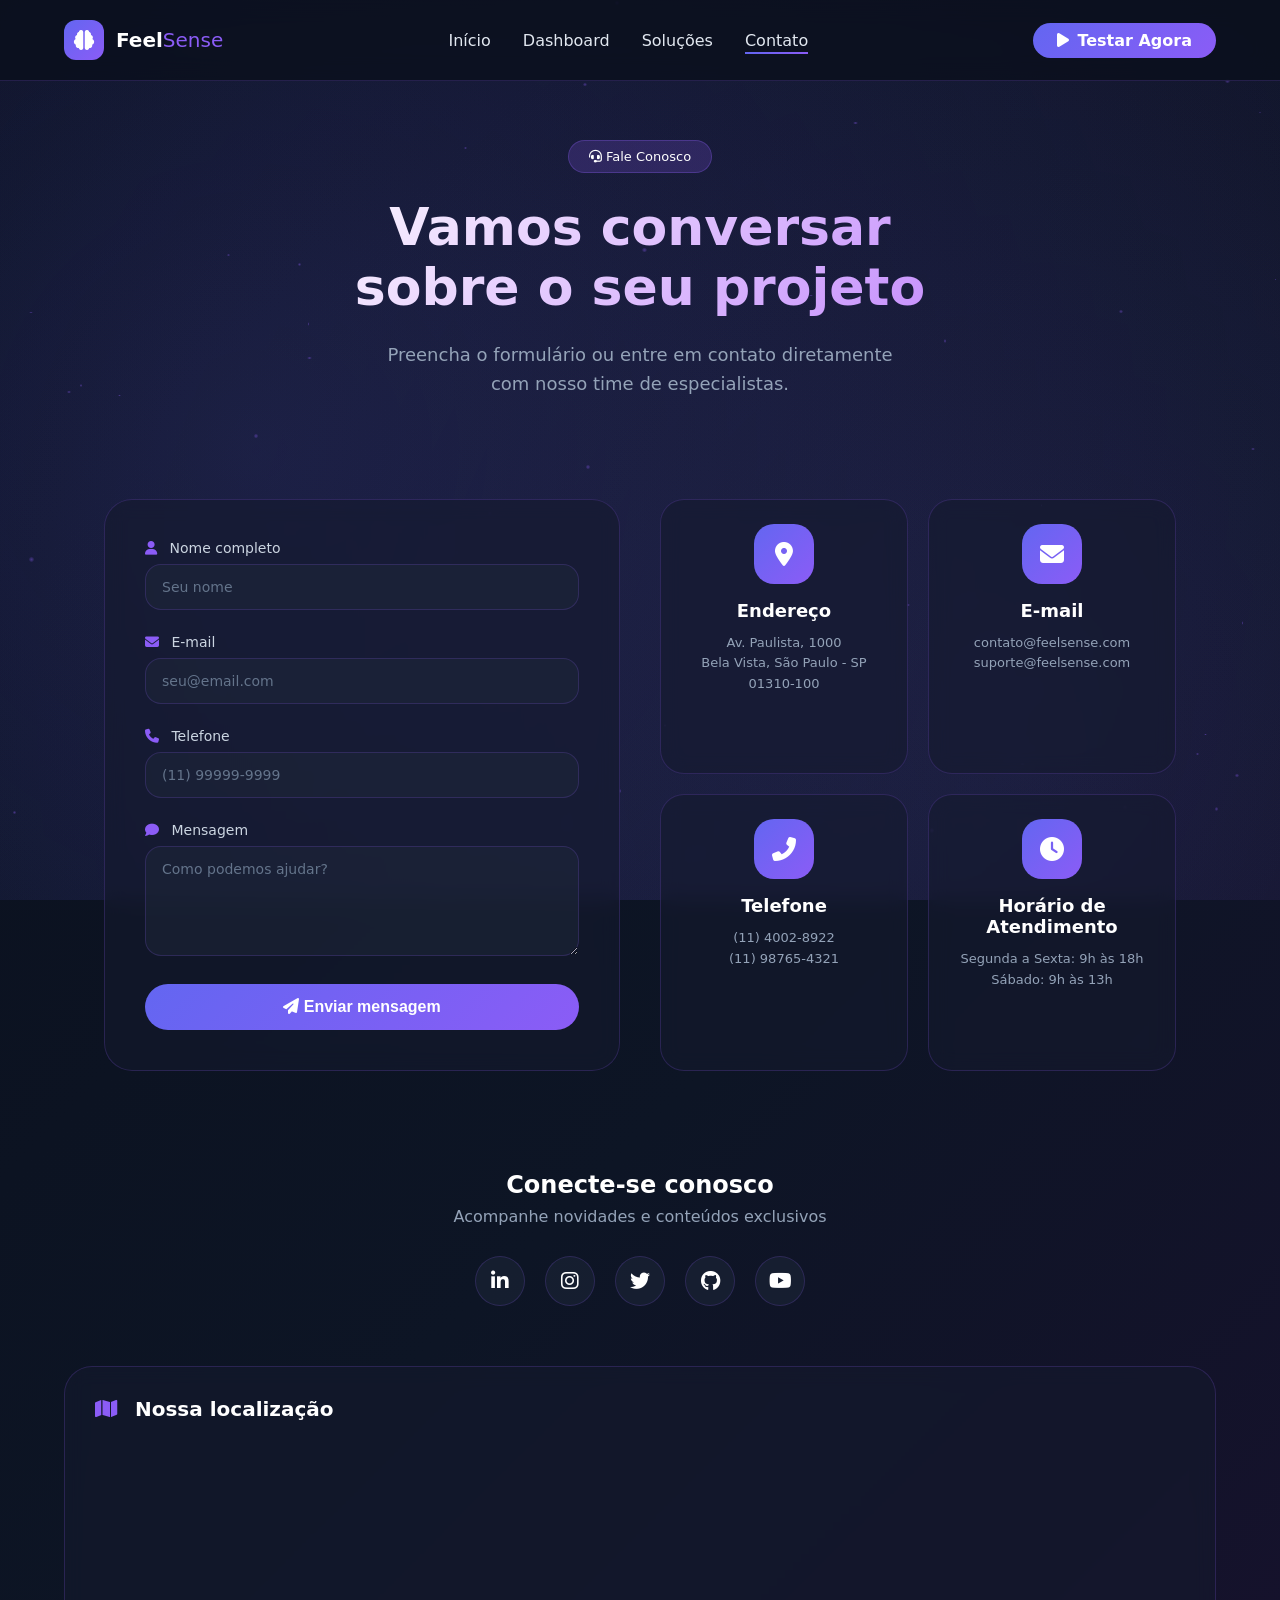
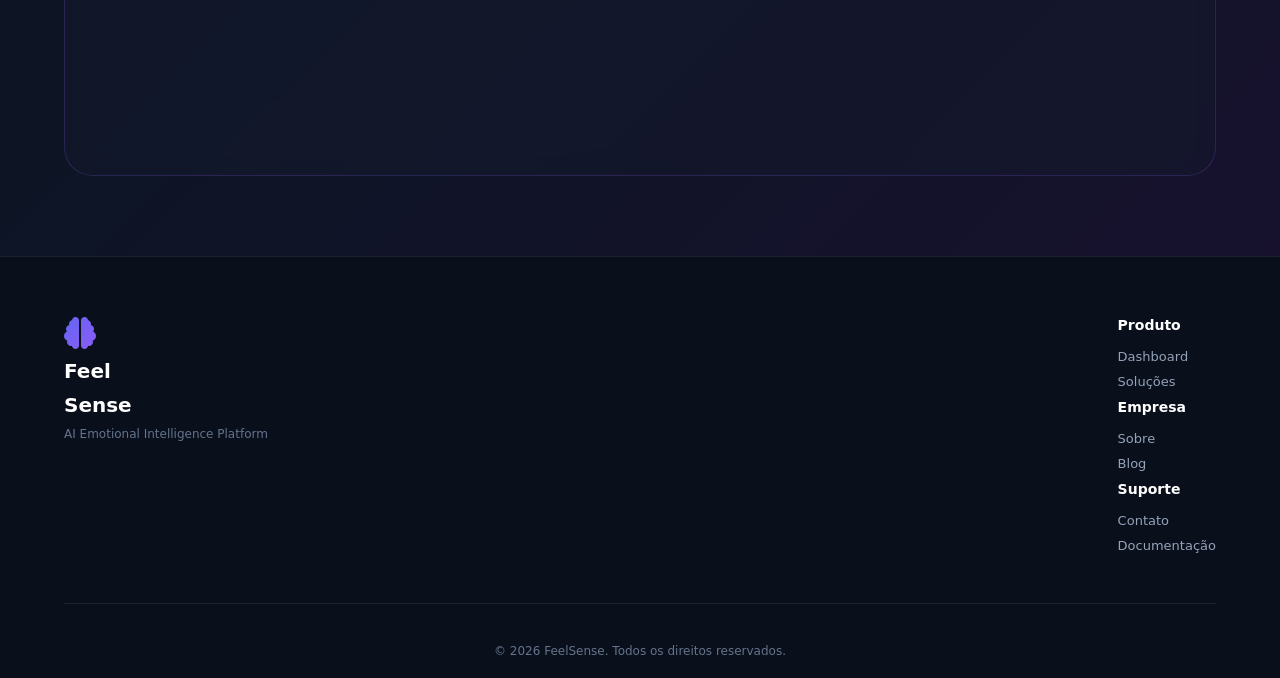
==== contato.html @ 25615754 "restilização estética" ====
<!DOCTYPE html>
<html lang="pt-br">
<head>
    <meta charset="UTF-8">
    <meta name="viewport" content="width=device-width, initial-scale=1.0">
    <title>FeelSense | Contato</title>
    <link rel="stylesheet" href="https://cdnjs.cloudflare.com/ajax/libs/font-awesome/6.4.0/css/all.min.css">
    <link rel="stylesheet" href="/css/contato.css">
</head>
<body>
    <div class="particles-container" id="particles"></div>
    <div class="animated-bg"></div>

    <nav class="navbar">
        <div class="nav-container">
            <div class="logo">
                <div class="logo-icon">
                    <i class="fas fa-brain"></i>
                </div>
                <div class="logo-text">
                    <span class="logo-main">Feel<span>Sense</span></span>
                </div>
            </div>
            <div class="nav-links">
                <a href="home.html" class="nav-link">Início</a>
                <a href="dashboard.html" class="nav-link">Dashboard</a>
                <a href="solucoes.html" class="nav-link">Soluções</a>
                <a href="contato.html" class="nav-link active">Contato</a>
            </div>
            <a href="dashboard.html" class="btn-demo">
                <i class="fas fa-play"></i> Testar Agora
            </a>
        </div>
    </nav>

    <section class="hero-contato">
        <div class="hero-badge">
            <i class="fas fa-headset"></i> Fale Conosco
        </div>
        <h1 class="hero-title">Vamos conversar<br>sobre o seu projeto</h1>
        <p class="hero-subtitle">Preencha o formulário ou entre em contato diretamente<br>com nosso time de especialistas.</p>
    </section>

    <div class="contato-grid">
        <div class="form-container">
            <form id="contactForm" class="contact-form">
                <div class="form-group">
                    <label><i class="fas fa-user"></i> Nome completo</label>
                    <input type="text" id="nome" placeholder="Seu nome" required>
                </div>
                
                <div class="form-group">
                    <label><i class="fas fa-envelope"></i> E-mail</label>
                    <input type="email" id="email" placeholder="seu@email.com" required>
                </div>
                
                <div class="form-group">
                    <label><i class="fas fa-phone"></i> Telefone</label>
                    <input type="tel" id="telefone" placeholder="(11) 99999-9999">
                </div>
                
                <div class="form-group">
                    <label><i class="fas fa-comment"></i> Mensagem</label>
                    <textarea id="mensagem" rows="5" placeholder="Como podemos ajudar?" required></textarea>
                </div>
                
                <button type="submit" class="btn-submit" id="submitBtn">
                    <i class="fas fa-paper-plane"></i> Enviar mensagem
                    <span class="btn-glow"></span>
                </button>
            </form>
            <div id="formMessage" class="form-message"></div>
        </div>

        <div class="info-container">
            <div class="info-card">
                <div class="info-icon"><i class="fas fa-map-marker-alt"></i></div>
                <h3>Endereço</h3>
                <p>Av. Paulista, 1000<br>Bela Vista, São Paulo - SP<br>01310-100</p>
            </div>
            
            <div class="info-card">
                <div class="info-icon"><i class="fas fa-envelope"></i></div>
                <h3>E-mail</h3>
                <p>contato@feelsense.com<br>suporte@feelsense.com</p>
            </div>
            
            <div class="info-card">
                <div class="info-icon"><i class="fas fa-phone-alt"></i></div>
                <h3>Telefone</h3>
                <p>(11) 4002-8922<br>(11) 98765-4321</p>
            </div>
            
            <div class="info-card">
                <div class="info-icon"><i class="fas fa-clock"></i></div>
                <h3>Horário de Atendimento</h3>
                <p>Segunda a Sexta: 9h às 18h<br>Sábado: 9h às 13h</p>
            </div>
        </div>
    </div>

    <section class="social-section">
        <div class="social-header">
            <h3>Conecte-se conosco</h3>
            <p>Acompanhe novidades e conteúdos exclusivos</p>
        </div>
        <div class="social-icons">
            <a href="#" class="social-icon linkedin"><i class="fab fa-linkedin-in"></i></a>
            <a href="#" class="social-icon instagram"><i class="fab fa-instagram"></i></a>
            <a href="#" class="social-icon twitter"><i class="fab fa-twitter"></i></a>
            <a href="#" class="social-icon github"><i class="fab fa-github"></i></a>
            <a href="#" class="social-icon youtube"><i class="fab fa-youtube"></i></a>
        </div>
    </section>

    <section class="map-section">
        <div class="map-card">
            <h3><i class="fas fa-map"></i> Nossa localização</h3>
            <div class="map-placeholder">
                <iframe src="https://www.google.com/maps/embed?pb=!1m18!1m12!1m3!1d3657.197397510776!2d-46.658861!3d-23.564616!2m3!1f0!2f0!3f0!3m2!1i1024!2i768!4f13.1!3m3!1m2!1s0x94ce59c8da0aa315%3A0xd59f9431f2c9776a!2sAv.%20Paulista%2C%201000%20-%20Bela%20Vista%2C%20S%C3%A3o%20Paulo%20-%20SP%2C%2001310-100!5e0!3m2!1spt-BR!2sbr!4v1700000000000!5m2!1spt-BR!2sbr" 
                        width="100%" height="300" style="border:0; border-radius: 16px;" allowfullscreen="" loading="lazy"></iframe>
            </div>
        </div>
    </section>
    <footer class="footer">
        <div class="footer-content">
            <div class="footer-logo">
                <i class="fas fa-brain"></i>
                <span>Feel<span>Sense</span></span>
                <p>AI Emotional Intelligence Platform</p>
            </div>
            <div class="footer-links">
                <div class="link-group">
                    <h4>Produto</h4>
                    <a href="dashboard.html">Dashboard</a>
                    <a href="solucoes.html">Soluções</a>
                </div>
                <div class="link-group">
                    <h4>Empresa</h4>
                    <a href="#">Sobre</a>
                    <a href="#">Blog</a>
                </div>
                <div class="link-group">
                    <h4>Suporte</h4>
                    <a href="contato.html">Contato</a>
                    <a href="#">Documentação</a>
                </div>
            </div>
        </div>
        <div class="footer-bottom">
            <p>&copy; 2026 FeelSense. Todos os direitos reservados.</p>
        </div>
    </footer>

    <script src="js/contato.js"></script>
</body>
</html>
---- css/contato.css ----
/* contato.css - Estilo da página de contato */
* {
    margin: 0;
    padding: 0;
    box-sizing: border-box;
}

body {
    font-family: 'Inter', 'Segoe UI', system-ui, sans-serif;
    background: linear-gradient(135deg, #0a0f1c 0%, #0d1525 50%, #1a1030 100%);
    color: #ffffff;
    overflow-x: hidden;
    min-height: 100vh;
}

@import url('https://fonts.googleapis.com/css2?family=Inter:opsz,wght@14..32,300;400;500;600;700;800&display=swap');

/* Animated Background */
.animated-bg {
    position: fixed;
    top: 0;
    left: 0;
    width: 100%;
    height: 100%;
    background: radial-gradient(circle at 20% 50%, rgba(99,102,241,0.15), transparent),
                radial-gradient(circle at 80% 80%, rgba(139,92,246,0.1), transparent);
    z-index: -2;
    animation: bgPulse 8s ease-in-out infinite;
}

@keyframes bgPulse {
    0%, 100% { opacity: 0.5; }
    50% { opacity: 0.8; }
}

/* Particles */
.particles-container {
    position: fixed;
    top: 0;
    left: 0;
    width: 100%;
    height: 100%;
    z-index: -1;
    pointer-events: none;
}

.particle {
    position: absolute;
    background: radial-gradient(circle, rgba(139,92,246,0.4), transparent);
    border-radius: 50%;
    animation: floatParticle linear infinite;
}

@keyframes floatParticle {
    0% { transform: translateY(0) translateX(0); opacity: 0; }
    10% { opacity: 0.5; }
    90% { opacity: 0.3; }
    100% { transform: translateY(-100vh) translateX(50px); opacity: 0; }
}

/* Navbar */
.navbar {
    position: fixed;
    top: 0;
    width: 100%;
    padding: 20px 5%;
    z-index: 1000;
    background: rgba(10, 15, 28, 0.8);
    backdrop-filter: blur(12px);
    border-bottom: 1px solid rgba(139, 92, 246, 0.2);
}

.nav-container {
    max-width: 1400px;
    margin: 0 auto;
    display: flex;
    justify-content: space-between;
    align-items: center;
    flex-wrap: wrap;
    gap: 20px;
}

.logo {
    display: flex;
    align-items: center;
    gap: 12px;
}

.logo-icon {
    width: 40px;
    height: 40px;
    background: linear-gradient(135deg, #6366f1, #8b5cf6);
    border-radius: 12px;
    display: flex;
    align-items: center;
    justify-content: center;
    font-size: 20px;
    animation: iconFloat 3s ease-in-out infinite;
}

@keyframes iconFloat {
    0%, 100% { transform: translateY(0); }
    50% { transform: translateY(-3px); }
}

.logo-text .logo-main {
    font-size: 20px;
    font-weight: 800;
}

.logo-text .logo-main span {
    font-weight: 400;
    color: #8b5cf6;
}

.nav-links {
    display: flex;
    gap: 32px;
    flex-wrap: wrap;
}

.nav-link {
    color: #e2e8f0;
    text-decoration: none;
    font-weight: 500;
    transition: all 0.3s;
    position: relative;
}

.nav-link::after {
    content: '';
    position: absolute;
    bottom: -4px;
    left: 0;
    width: 0;
    height: 2px;
    background: linear-gradient(90deg, #6366f1, #8b5cf6);
    transition: width 0.3s;
}

.nav-link:hover::after,
.nav-link.active::after {
    width: 100%;
}

.nav-link:hover {
    color: white;
}

.btn-demo {
    background: linear-gradient(135deg, #6366f1, #8b5cf6);
    border: none;
    padding: 8px 24px;
    border-radius: 40px;
    color: white;
    font-weight: 600;
    cursor: pointer;
    transition: all 0.3s;
    text-decoration: none;
    display: inline-flex;
    align-items: center;
    gap: 8px;
}

.btn-demo:hover {
    transform: translateY(-2px);
    box-shadow: 0 8px 25px rgba(99, 102, 241, 0.4);
}

/* Hero */
.hero-contato {
    padding: 140px 5% 60px;
    text-align: center;
    max-width: 900px;
    margin: 0 auto;
}

.hero-badge {
    display: inline-block;
    background: rgba(139, 92, 246, 0.2);
    padding: 8px 20px;
    border-radius: 40px;
    font-size: 13px;
    margin-bottom: 24px;
    border: 1px solid rgba(139, 92, 246, 0.3);
}

.hero-title {
    font-size: 52px;
    font-weight: 800;
    margin-bottom: 24px;
    background: linear-gradient(135deg, #fff, #c084fc);
    -webkit-background-clip: text;
    background-clip: text;
    color: transparent;
}

.hero-subtitle {
    font-size: 18px;
    color: #94a3b8;
    line-height: 1.6;
}

/* Contato Grid */
.contato-grid {
    max-width: 1200px;
    margin: 0 auto;
    padding: 40px 5%;
    display: grid;
    grid-template-columns: 1fr 1fr;
    gap: 40px;
}

/* Formulário */
.form-container {
    background: rgba(20, 25, 45, 0.6);
    backdrop-filter: blur(10px);
    border-radius: 28px;
    padding: 40px;
    border: 1px solid rgba(139, 92, 246, 0.2);
    animation: fadeInLeft 0.6s ease;
}

@keyframes fadeInLeft {
    from { opacity: 0; transform: translateX(-30px); }
    to { opacity: 1; transform: translateX(0); }
}

.contact-form .form-group {
    margin-bottom: 24px;
}

.contact-form label {
    display: block;
    margin-bottom: 8px;
    font-size: 14px;
    font-weight: 500;
    color: #cbd5e1;
}

.contact-form label i {
    margin-right: 8px;
    color: #8b5cf6;
}

.contact-form input,
.contact-form textarea {
    width: 100%;
    padding: 14px 16px;
    background: rgba(30, 41, 59, 0.5);
    border: 1px solid rgba(139, 92, 246, 0.2);
    border-radius: 16px;
    color: white;
    font-size: 14px;
    font-family: inherit;
    transition: all 0.3s;
}

.contact-form input:focus,
.contact-form textarea:focus {
    outline: none;
    border-color: #8b5cf6;
    box-shadow: 0 0 10px rgba(139, 92, 246, 0.3);
}

.contact-form input::placeholder,
.contact-form textarea::placeholder {
    color: #64748b;
}

.btn-submit {
    width: 100%;
    background: linear-gradient(135deg, #6366f1, #8b5cf6);
    border: none;
    padding: 14px;
    border-radius: 60px;
    color: white;
    font-weight: 700;
    font-size: 16px;
    cursor: pointer;
    transition: all 0.3s;
    position: relative;
    overflow: hidden;
}

.btn-submit:hover {
    transform: translateY(-2px);
    box-shadow: 0 10px 25px rgba(99, 102, 241, 0.4);
}

.form-message {
    margin-top: 20px;
    padding: 12px;
    border-radius: 12px;
    text-align: center;
    display: none;
}

.form-message.success {
    display: block;
    background: rgba(34, 197, 94, 0.2);
    border: 1px solid #22c55e;
    color: #22c55e;
}

.form-message.error {
    display: block;
    background: rgba(239, 68, 68, 0.2);
    border: 1px solid #ef4444;
    color: #ef4444;
}

/* Info Cards */
.info-container {
    display: grid;
    grid-template-columns: repeat(2, 1fr);
    gap: 20px;
    animation: fadeInRight 0.6s ease;
}

@keyframes fadeInRight {
    from { opacity: 0; transform: translateX(30px); }
    to { opacity: 1; transform: translateX(0); }
}

.info-card {
    background: rgba(20, 25, 45, 0.6);
    backdrop-filter: blur(10px);
    border-radius: 24px;
    padding: 24px;
    text-align: center;
    border: 1px solid rgba(139, 92, 246, 0.2);
    transition: all 0.3s;
}

.info-card:hover {
    transform: translateY(-5px);
    border-color: rgba(139, 92, 246, 0.5);
}

.info-icon {
    width: 60px;
    height: 60px;
    background: linear-gradient(135deg, #6366f1, #8b5cf6);
    border-radius: 20px;
    display: flex;
    align-items: center;
    justify-content: center;
    font-size: 24px;
    margin: 0 auto 16px;
}

.info-card h3 {
    font-size: 18px;
    margin-bottom: 12px;
}

.info-card p {
    color: #94a3b8;
    font-size: 13px;
    line-height: 1.6;
}

/* Social Section */
.social-section {
    text-align: center;
    padding: 60px 5%;
}

.social-header h3 {
    font-size: 24px;
    margin-bottom: 8px;
}

.social-header p {
    color: #94a3b8;
    margin-bottom: 30px;
}

.social-icons {
    display: flex;
    justify-content: center;
    gap: 20px;
    flex-wrap: wrap;
}

.social-icon {
    width: 50px;
    height: 50px;
    background: rgba(30, 41, 59, 0.5);
    border-radius: 50%;
    display: flex;
    align-items: center;
    justify-content: center;
    font-size: 20px;
    color: white;
    text-decoration: none;
    transition: all 0.3s;
    border: 1px solid rgba(139, 92, 246, 0.2);
}

.social-icon:hover {
    transform: translateY(-3px) scale(1.1);
}

.social-icon.linkedin:hover { background: #0077b5; border-color: #0077b5; }
.social-icon.instagram:hover { background: #e4405f; border-color: #e4405f; }
.social-icon.twitter:hover { background: #1da1f2; border-color: #1da1f2; }
.social-icon.github:hover { background: #333; border-color: #333; }
.social-icon.youtube:hover { background: #ff0000; border-color: #ff0000; }

/* Map Section */
.map-section {
    padding: 0 5% 80px;
}

.map-card {
    max-width: 1200px;
    margin: 0 auto;
    background: rgba(20, 25, 45, 0.6);
    backdrop-filter: blur(10px);
    border-radius: 28px;
    padding: 30px;
    border: 1px solid rgba(139, 92, 246, 0.2);
}

.map-card h3 {
    font-size: 20px;
    margin-bottom: 20px;
}

.map-card h3 i {
    color: #8b5cf6;
    margin-right: 10px;
}

/* Footer */
.footer {
    background: #0a0f1c;
    padding: 60px 5% 20px;
    border-top: 1px solid rgba(255,255,255,0.08);
}

.footer-content {
    display: flex;
    justify-content: space-between;
    flex-wrap: wrap;
    gap: 40px;
    max-width: 1200px;
    margin: 0 auto;
}

.footer-logo i {
    font-size: 32px;
    background: linear-gradient(135deg, #6366f1, #8b5cf6);
    -webkit-background-clip: text;
    background-clip: text;
    color: transparent;
}

.footer-logo span {
    font-size: 20px;
    font-weight: 800;
    display: block;
    margin: 10px 0;
}

.footer-logo p {
    color: #64748b;
    font-size: 12px;
}

.link-group h4 {
    margin-bottom: 16px;
    font-size: 14px;
}

.link-group a {
    display: block;
    color: #94a3b8;
    text-decoration: none;
    font-size: 13px;
    margin-bottom: 10px;
    transition: color 0.3s;
}

.link-group a:hover {
    color: #8b5cf6;
}

.footer-bottom {
    text-align: center;
    padding-top: 40px;
    margin-top: 40px;
    border-top: 1px solid rgba(255,255,255,0.08);
    color: #64748b;
    font-size: 12px;
}

@media (max-width: 900px) {
    .contato-grid {
        grid-template-columns: 1fr;
    }
    .hero-title {
        font-size: 36px;
    }
    .nav-links {
        display: none;
    }
    .info-container {
        grid-template-columns: 1fr;
    }
}
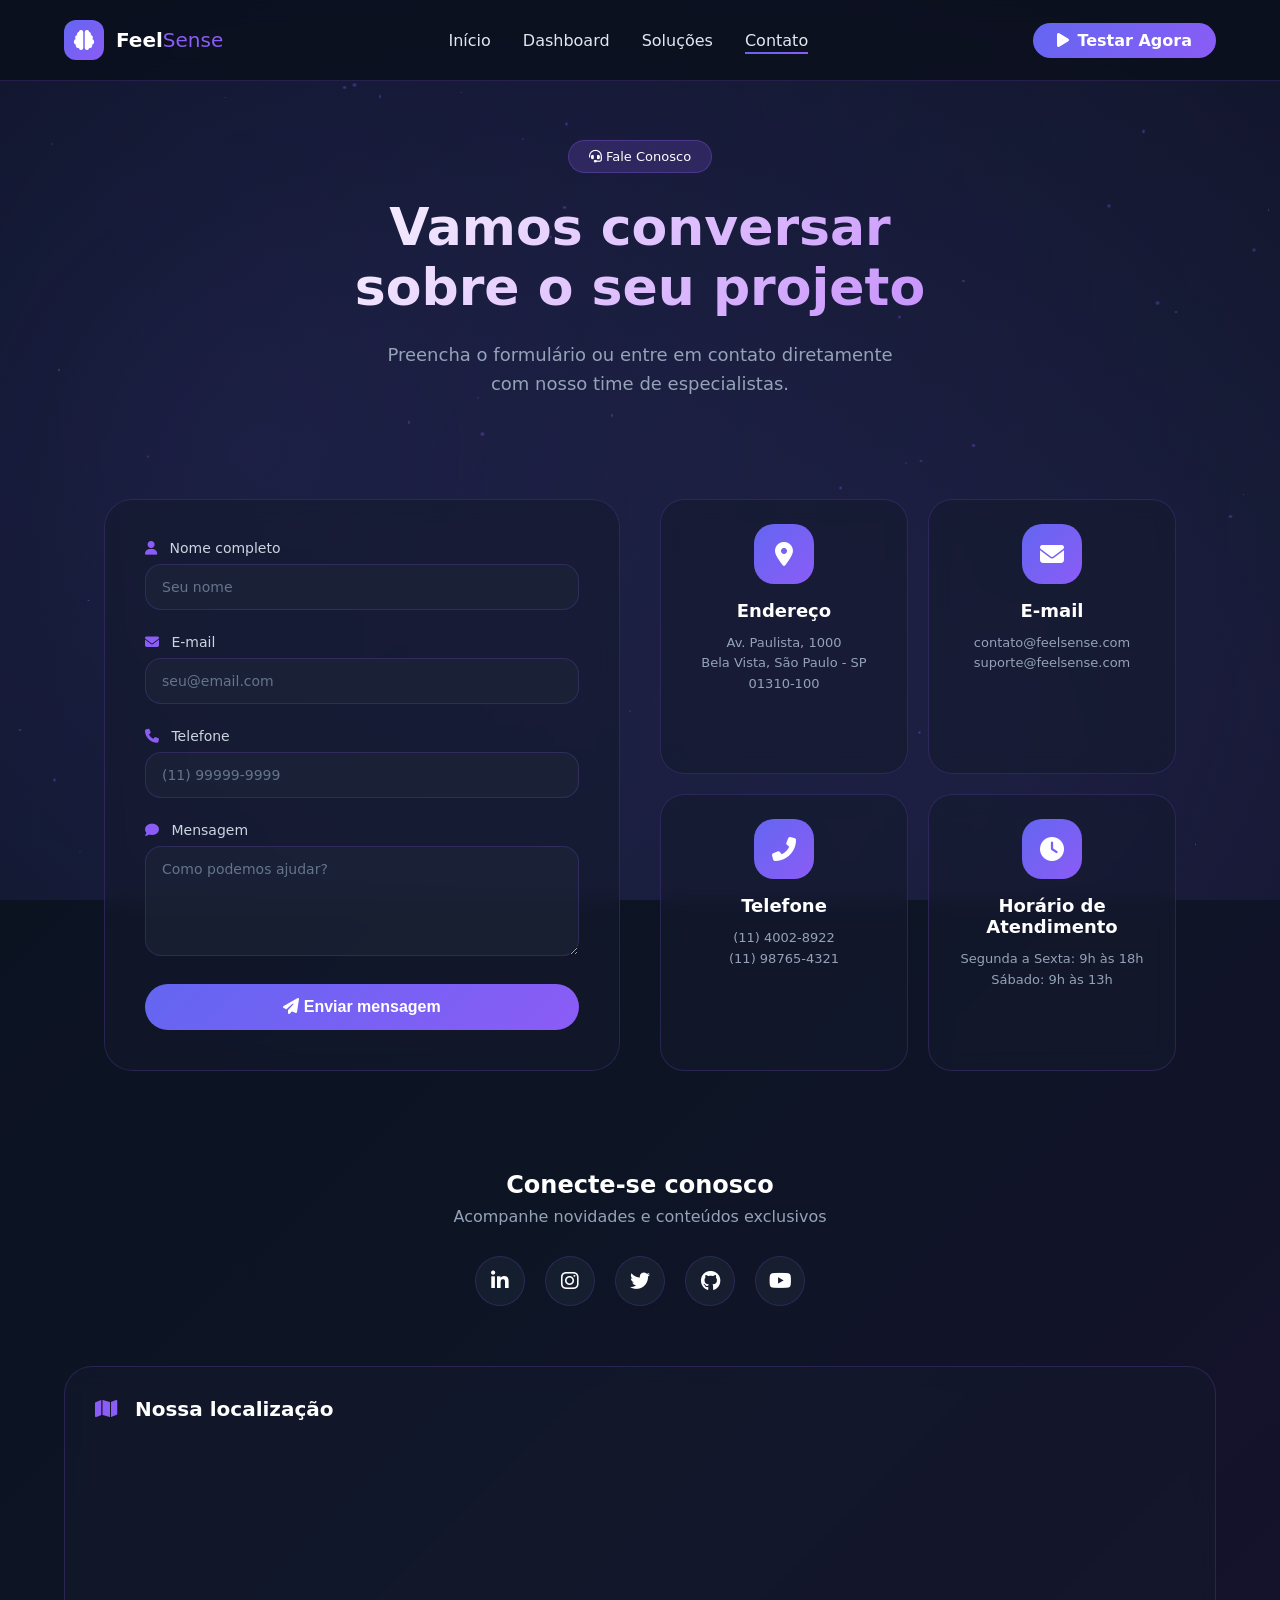
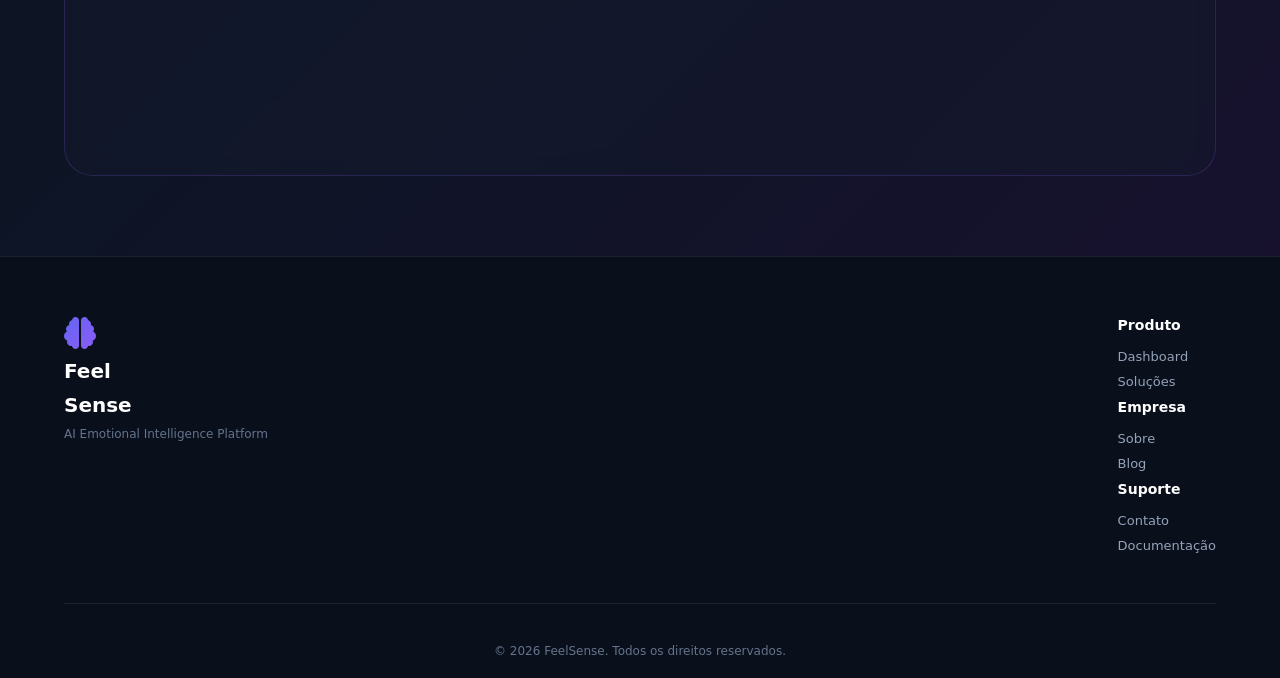
==== commit 7947dfba: "rename home to index" ====
--- a/contato.html
+++ b/contato.html
@@ -22,7 +22,7 @@
                 </div>
             </div>
             <div class="nav-links">
-                <a href="home.html" class="nav-link">Início</a>
+                <a href="index.html" class="nav-link">Início</a>
                 <a href="dashboard.html" class="nav-link">Dashboard</a>
                 <a href="solucoes.html" class="nav-link">Soluções</a>
                 <a href="contato.html" class="nav-link active">Contato</a>
@@ -117,9 +117,18 @@
         <div class="map-card">
             <h3><i class="fas fa-map"></i> Nossa localização</h3>
             <div class="map-placeholder">
-                <iframe src="https://www.google.com/maps/embed?pb=!1m18!1m12!1m3!1d3657.197397510776!2d-46.658861!3d-23.564616!2m3!1f0!2f0!3f0!3m2!1i1024!2i768!4f13.1!3m3!1m2!1s0x94ce59c8da0aa315%3A0xd59f9431f2c9776a!2sAv.%20Paulista%2C%201000%20-%20Bela%20Vista%2C%20S%C3%A3o%20Paulo%20-%20SP%2C%2001310-100!5e0!3m2!1spt-BR!2sbr!4v1700000000000!5m2!1spt-BR!2sbr" 
-                        width="100%" height="300" style="border:0; border-radius: 16px;" allowfullscreen="" loading="lazy"></iframe>
+                <iframe 
+                    src="https://www.google.com/maps?q=CEST%20Faculdade%20Santa%20Terezinha%20S%C3%A3o%20Lu%C3%ADs&output=embed"
+                    width="100%" 
+                    height="300" 
+                    style="border:0; border-radius: 16px;" 
+                    allowfullscreen="" 
+                    loading="lazy">
+                </iframe>
             </div>
+        </div>
+    </section>
+
         </div>
     </section>
     <footer class="footer">
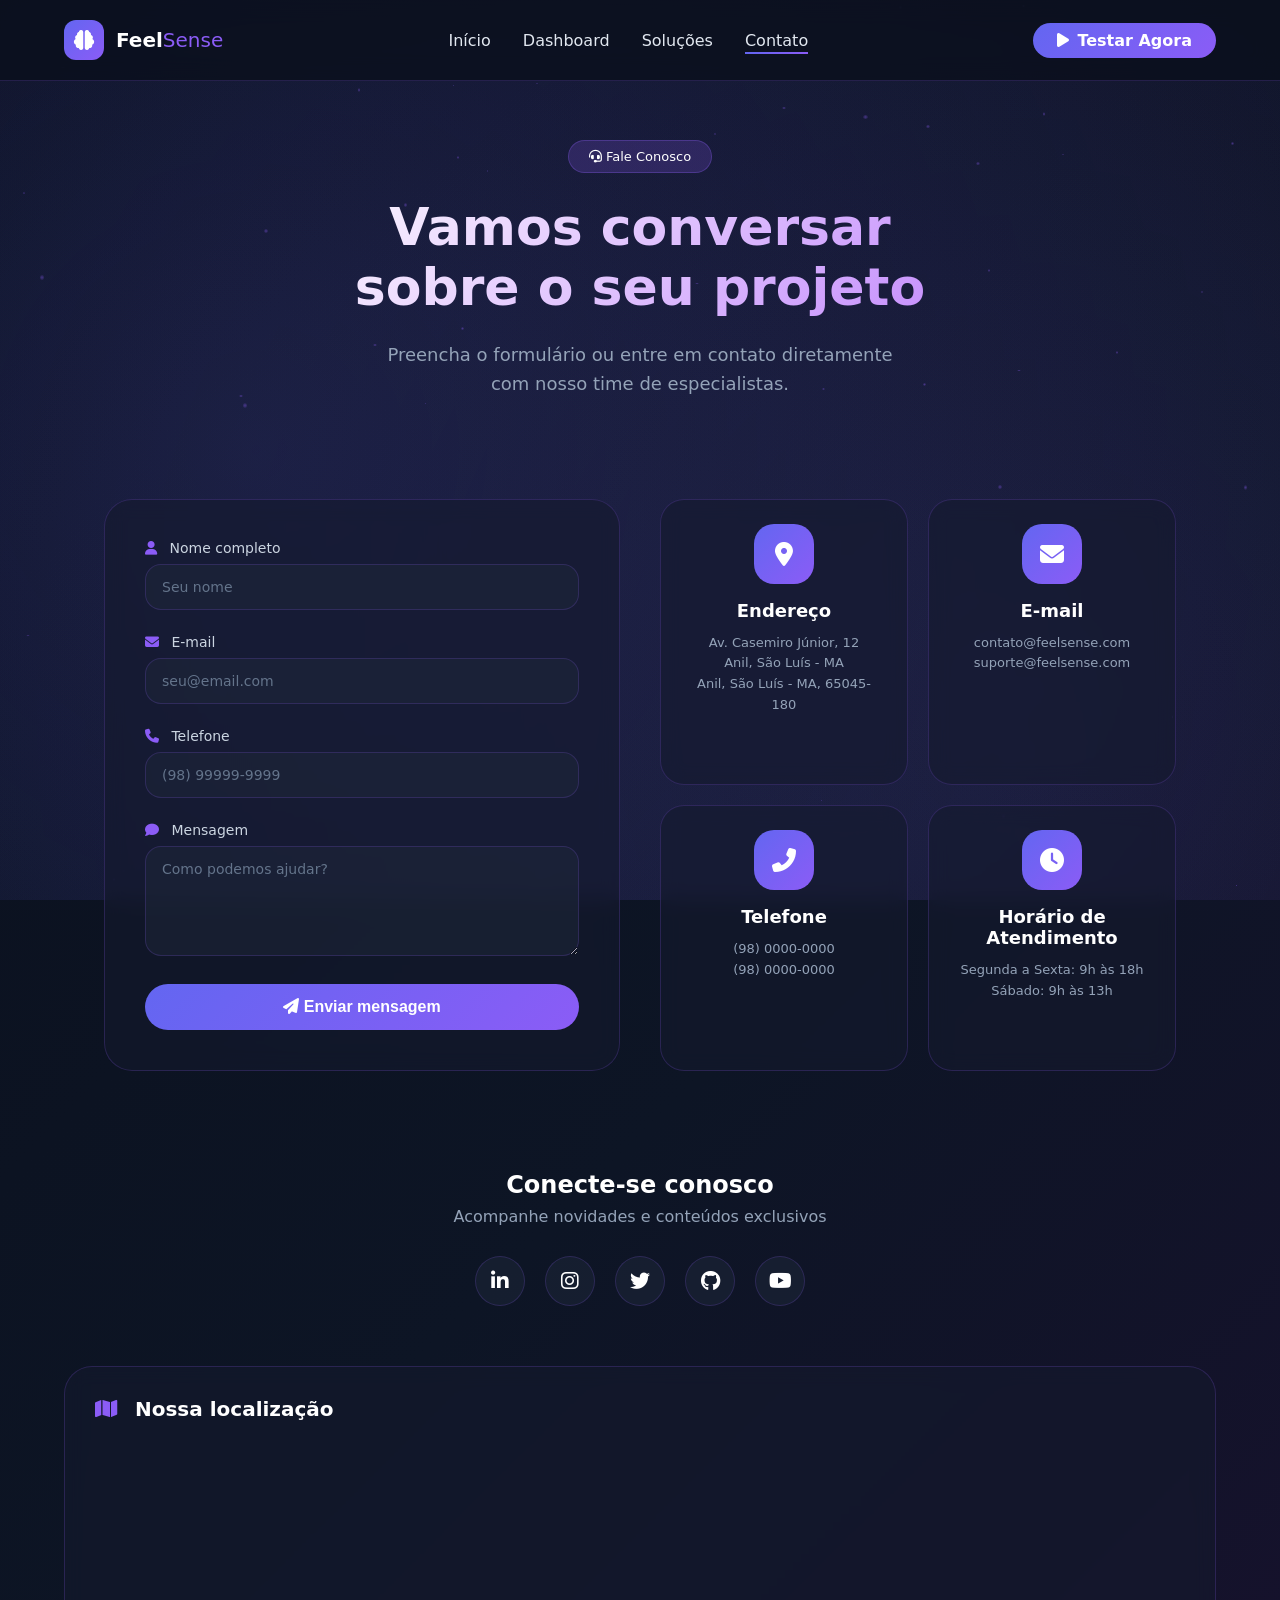
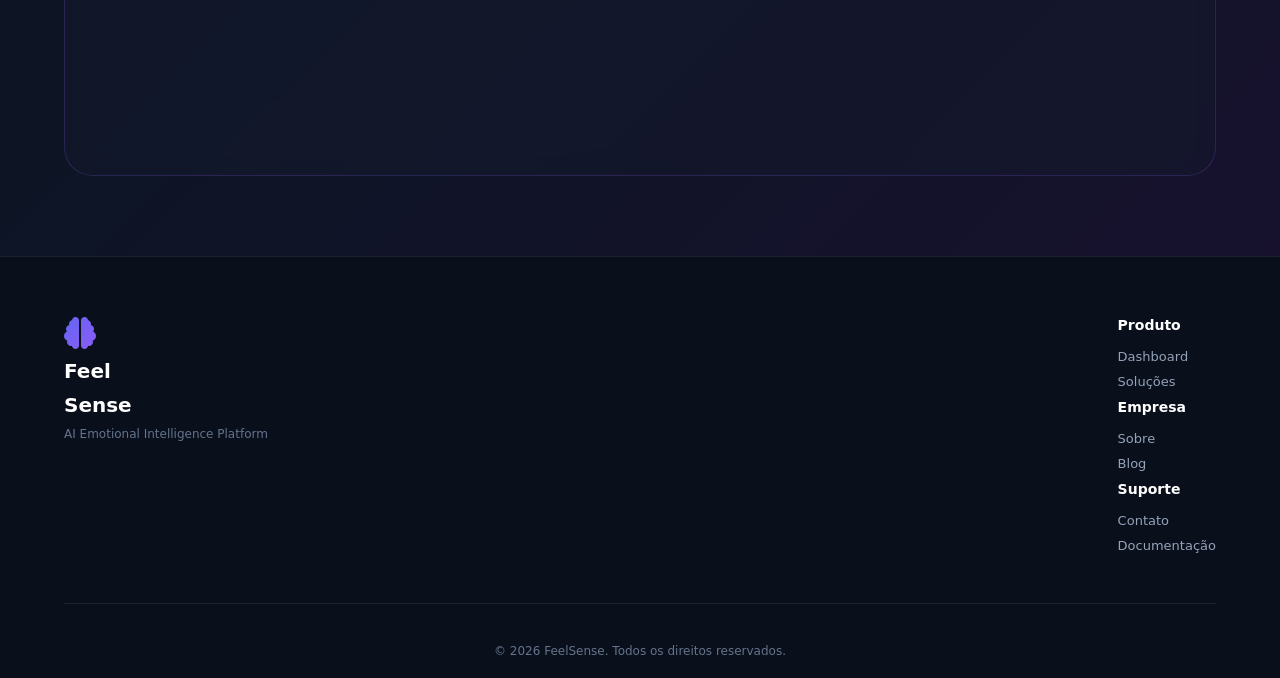
==== commit 92290013: "responsividade" ====
--- a/contato.html
+++ b/contato.html
@@ -56,7 +56,7 @@
                 
                 <div class="form-group">
                     <label><i class="fas fa-phone"></i> Telefone</label>
-                    <input type="tel" id="telefone" placeholder="(11) 99999-9999">
+                    <input type="tel" id="telefone" placeholder="(98) 99999-9999">
                 </div>
                 
                 <div class="form-group">
@@ -76,7 +76,7 @@
             <div class="info-card">
                 <div class="info-icon"><i class="fas fa-map-marker-alt"></i></div>
                 <h3>Endereço</h3>
-                <p>Av. Paulista, 1000<br>Bela Vista, São Paulo - SP<br>01310-100</p>
+                <p>Av. Casemiro Júnior, 12 <br>Anil, São Luís - MA<br>Anil, São Luís - MA, 65045-180</p>
             </div>
             
             <div class="info-card">
@@ -88,7 +88,7 @@
             <div class="info-card">
                 <div class="info-icon"><i class="fas fa-phone-alt"></i></div>
                 <h3>Telefone</h3>
-                <p>(11) 4002-8922<br>(11) 98765-4321</p>
+                <p>(98) 0000-0000<br>(98) 0000-0000</p>
             </div>
             
             <div class="info-card">
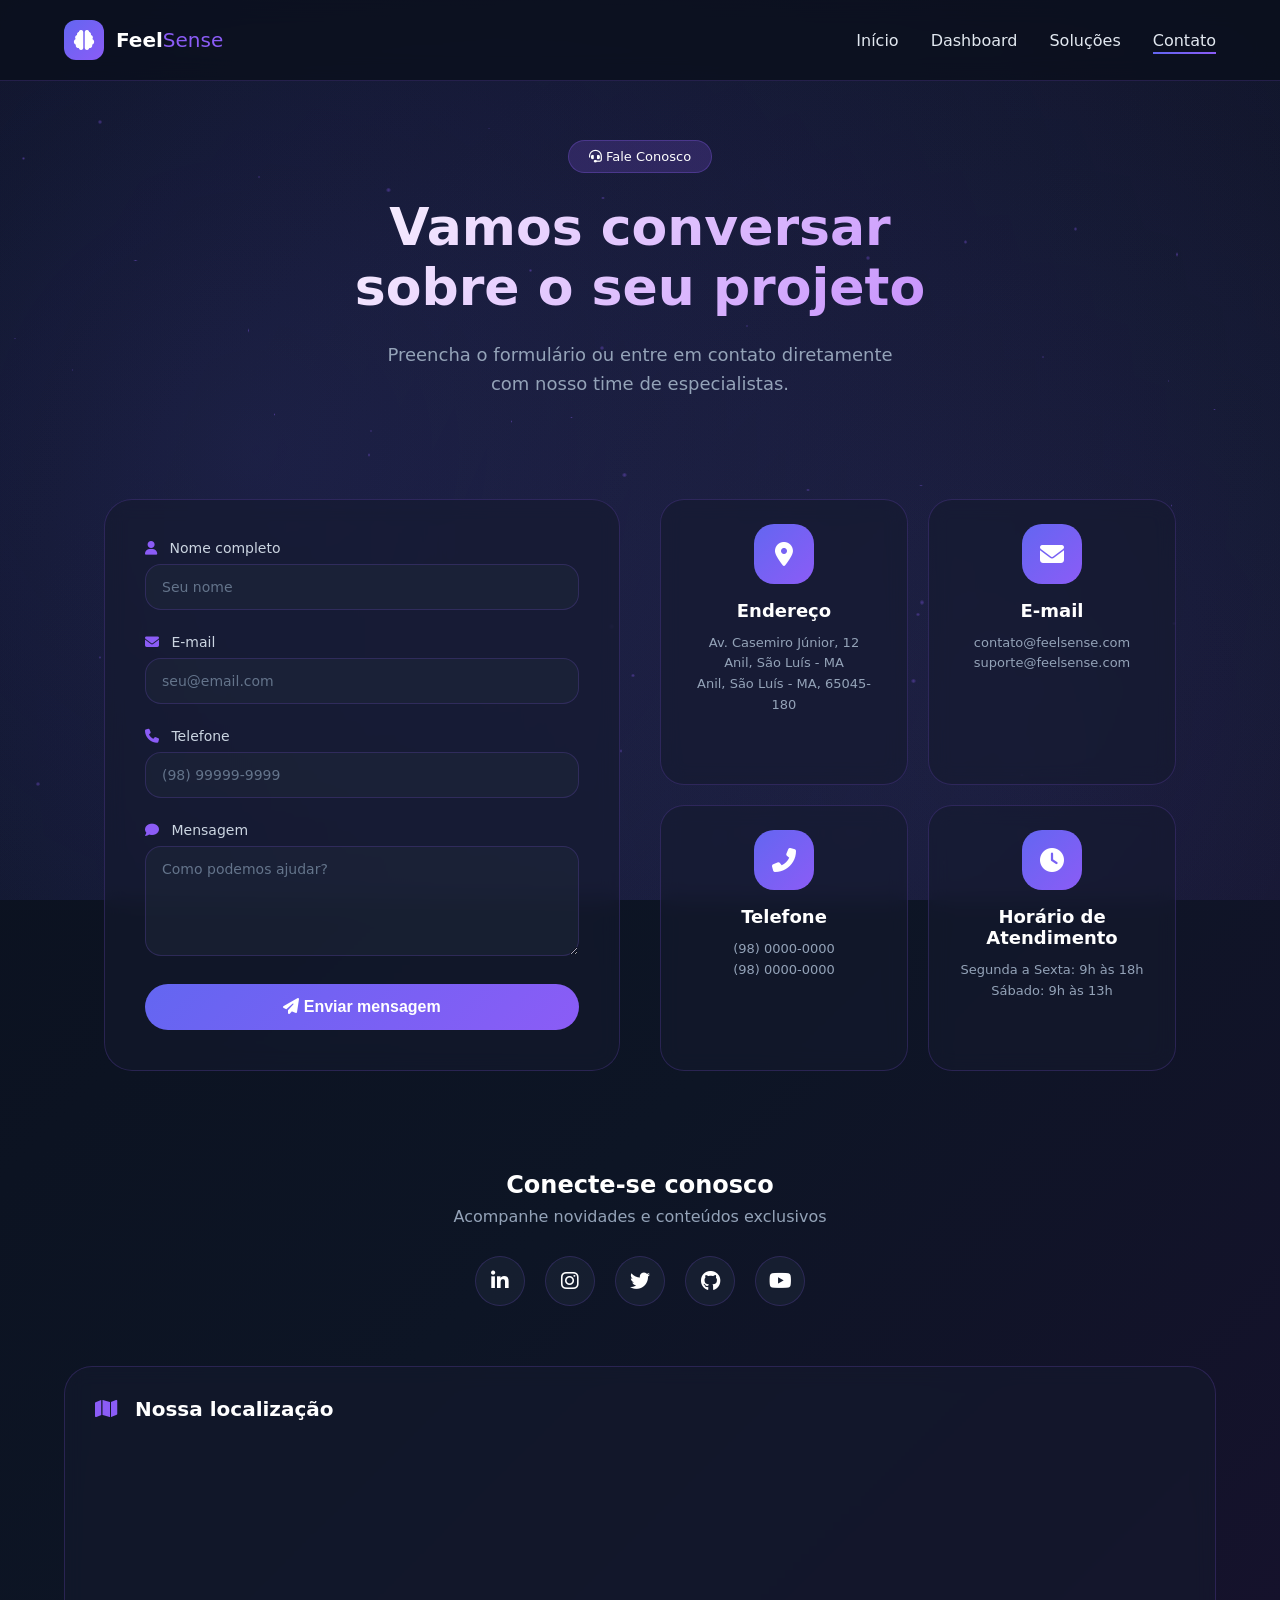
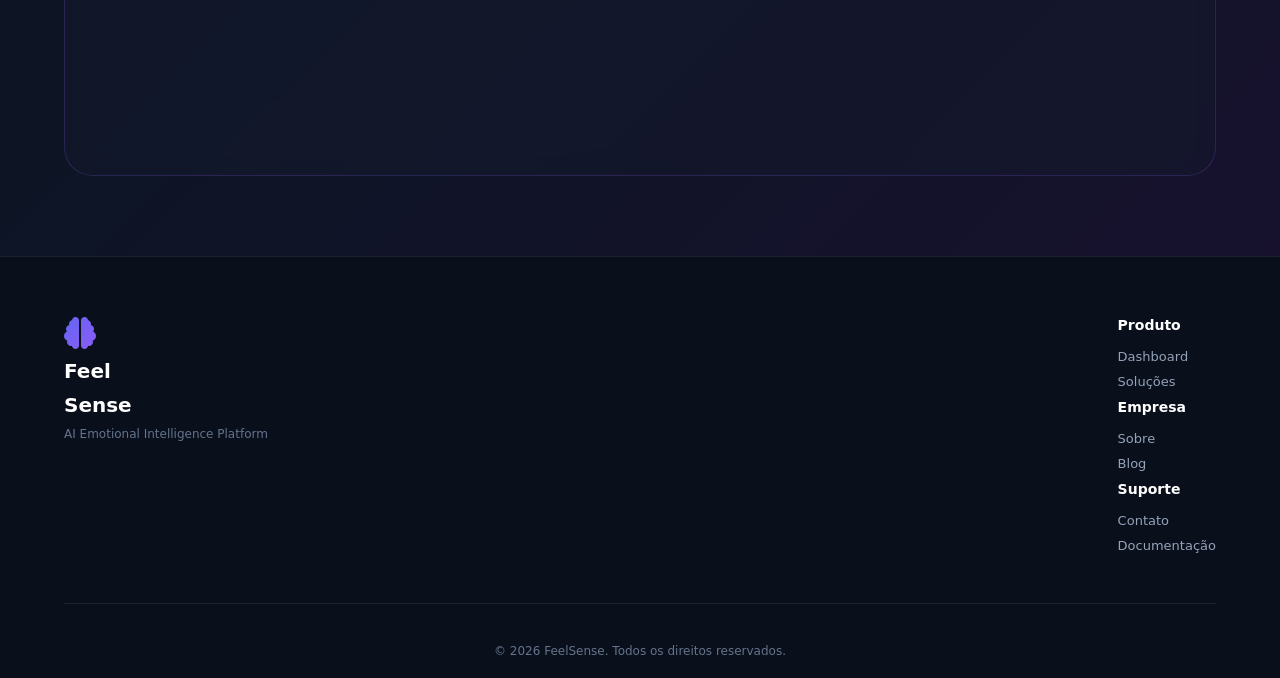
==== commit d96f4100: "ajustando menus e interface" ====
--- a/contato.html
+++ b/contato.html
@@ -27,9 +27,9 @@
                 <a href="solucoes.html" class="nav-link">Soluções</a>
                 <a href="contato.html" class="nav-link active">Contato</a>
             </div>
-            <a href="dashboard.html" class="btn-demo">
-                <i class="fas fa-play"></i> Testar Agora
-            </a>
+            <button class="menu-toggle" id="menuToggle" aria-label="Abrir menu">
+                <i class="fas fa-bars"></i>
+            </button>
         </div>
     </nav>
 
@@ -161,6 +161,7 @@
         </div>
     </footer>
 
+    <script src="/js/menu.js"></script>
     <script src="js/contato.js"></script>
 </body>
 </html>
--- a/css/contato.css
+++ b/css/contato.css
@@ -397,6 +397,26 @@
     text-decoration: none;
     transition: all 0.3s;
     border: 1px solid rgba(139, 92, 246, 0.2);
+}
+
+/* Responsive e menu hambúrguer */
+.menu-toggle {
+    display: none;
+    background: transparent;
+    border: none;
+    color: #ffffff;
+    font-size: 22px;
+    cursor: pointer;
+}
+
+@media (max-width: 768px) {
+    .menu-toggle { display: block; }
+    .nav-links { display: none; position: absolute; top: 70px; right: 5%; background: rgba(10,15,28,0.95); padding: 12px; border-radius: 12px; flex-direction: column; gap: 8px; min-width: 180px; box-shadow: 0 10px 30px rgba(0,0,0,0.5); }
+    .nav-links.open { display: flex; }
+    .nav-link { padding: 8px 12px; }
+    .contato-grid { grid-template-columns: 1fr; padding: 20px 5%; gap: 20px; }
+    .hero-contato { padding: 100px 5% 40px; }
+    .form-container { padding: 24px; }
 }
 
 .social-icon:hover {
